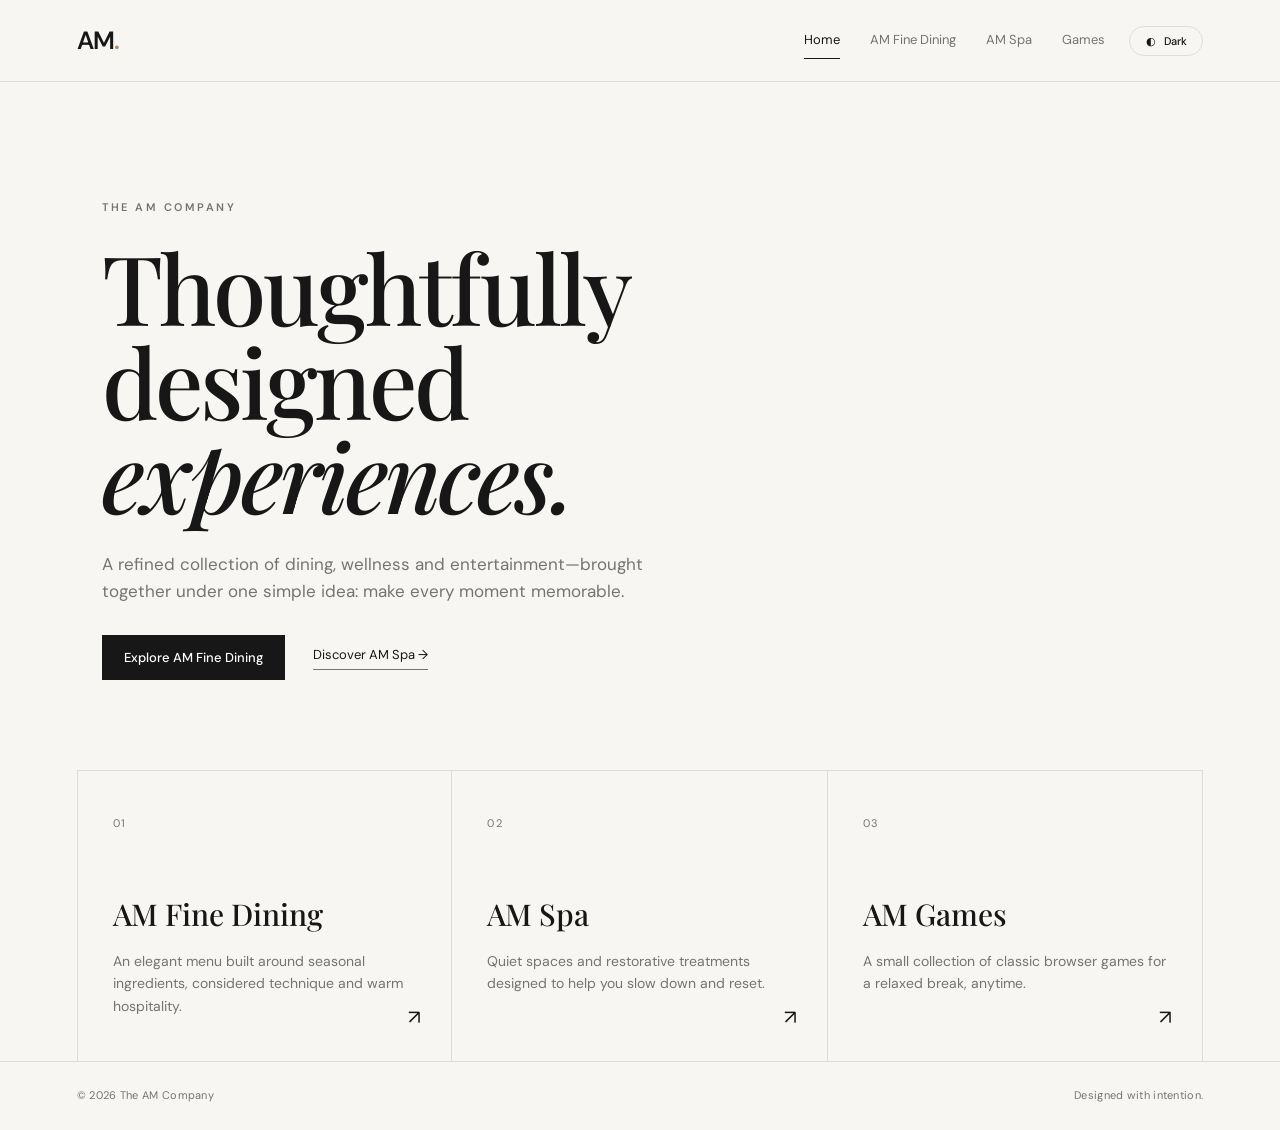
==== index.html @ 6f8114b6 "Add files via upload" ====
<!DOCTYPE html>
<html lang="en">
<head>
  <meta charset="UTF-8">
  <meta name="viewport" content="width=device-width, initial-scale=1.0">
  <title>AM Company — Home</title>
  <link rel="stylesheet" href="styles.css">
  <script src="theme.js"></script>
</head>
<body>
<header class="site-header">
  <a class="logo" href="index.html">AM<span>.</span></a>
  <nav>
    <a class="active" href="index.html">Home</a>
    <a href="restaurant.html">AM Fine Dining</a>
    <a href="spa.html">AM Spa</a>
    <a href="games.html">Games</a>
  </nav>
  <button class="theme-toggle" type="button" aria-label="Switch to dark mode" title="Dark mode"><span aria-hidden="true">◐</span><span class="theme-label">Dark</span></button>
</header>

<main>
  <section class="hero">
    <p class="eyebrow">THE AM COMPANY</p>
    <h1>Thoughtfully designed<br><em>experiences.</em></h1>
    <p class="hero-copy">A refined collection of dining, wellness and entertainment—brought together under one simple idea: make every moment memorable.</p>
    <div class="hero-actions">
      <a class="button button-dark" href="restaurant.html">Explore AM Fine Dining</a>
      <a class="text-link" href="spa.html">Discover AM Spa →</a>
    </div>
  </section>

  <section class="feature-grid">
    <a class="feature-card" href="restaurant.html">
      <span class="card-number">01</span>
      <h2>AM Fine Dining</h2>
      <p>An elegant menu built around seasonal ingredients, considered technique and warm hospitality.</p>
      <span class="arrow">↗</span>
    </a>
    <a class="feature-card" href="spa.html">
      <span class="card-number">02</span>
      <h2>AM Spa</h2>
      <p>Quiet spaces and restorative treatments designed to help you slow down and reset.</p>
      <span class="arrow">↗</span>
    </a>
    <a class="feature-card" href="games.html">
      <span class="card-number">03</span>
      <h2>AM Games</h2>
      <p>A small collection of classic browser games for a relaxed break, anytime.</p>
      <span class="arrow">↗</span>
    </a>
  </section>
</main>

<footer><span>© 2026 The AM Company</span><span>Designed with intention.</span></footer>
</body>
</html>
---- styles.css ----
@import url('https://fonts.googleapis.com/css2?family=DM+Sans:wght@400;500;600&family=Playfair+Display:ital,wght@0,500;0,600;1,500&display=swap');

:root{
  --ink:#171717;--muted:#747474;--line:#deddd8;--paper:#f7f6f2;--card:#fff;--accent:#b28b5e;
  --header:rgba(247,246,242,.94);--hover:#eeece6;--input:#fff;--button-ink:#171717;--button-text:#fff;
}
:root[data-theme="dark"]{
  --ink:#f1f0ec;--muted:#9d9c97;--line:#363632;--paper:#111110;--card:#191918;--accent:#c8a16e;
  --header:rgba(17,17,16,.94);--hover:#22221f;--input:#191918;--button-ink:#f1f0ec;--button-text:#111110;
}
*{box-sizing:border-box}
html{scroll-behavior:smooth}
body{margin:0;background:var(--paper);color:var(--ink);font-family:"DM Sans",Arial,sans-serif;line-height:1.6;transition:background-color .25s ease,color .25s ease}
a{color:inherit;text-decoration:none}
.site-header{height:82px;display:flex;align-items:center;justify-content:space-between;padding:0 6vw;border-bottom:1px solid var(--line);background:var(--header);position:sticky;top:0;z-index:10;backdrop-filter:blur(10px)}
.logo{font-size:25px;font-weight:600;letter-spacing:-1px}.logo span{color:var(--accent)}
nav{display:flex;gap:30px;font-size:13px;margin-left:auto;margin-right:24px}nav a{color:var(--muted);position:relative}nav a:hover,nav a.active{color:var(--ink)}nav a.active:after{content:"";position:absolute;left:0;right:0;bottom:-8px;height:1px;background:var(--ink)}
.theme-toggle{display:inline-flex;align-items:center;gap:8px;min-width:74px;justify-content:center;border:1px solid var(--line);border-radius:999px;background:transparent;color:var(--ink);padding:7px 11px;font:500 11px "DM Sans";cursor:pointer;transition:background .2s,border-color .2s,transform .2s}.theme-toggle:hover{background:var(--hover);border-color:var(--muted)}.theme-toggle:active{transform:scale(.97)}
.hero{min-height:620px;padding:13vh 8vw 10vh;display:flex;flex-direction:column;justify-content:center;max-width:1100px}.eyebrow{font-size:11px;letter-spacing:2.5px;font-weight:600;color:var(--muted);margin:0 0 22px}.hero h1,.page-intro h1{font-family:"Playfair Display",serif;font-weight:500;font-size:clamp(52px,8vw,96px);line-height:.98;letter-spacing:-3px;margin:0}.hero h1 em{font-weight:500}.hero-copy{max-width:570px;color:var(--muted);margin:30px 0;font-size:17px}.hero-actions{display:flex;align-items:center;gap:28px}.button{border:0;padding:14px 22px;font:500 13px "DM Sans";cursor:pointer;display:inline-block}.button-dark{background:var(--button-ink);color:var(--button-text)}.button-dark:hover{opacity:.86}.text-link{font-size:13px;border-bottom:1px solid var(--muted);padding-bottom:3px}
.feature-grid{display:grid;grid-template-columns:repeat(3,1fr);border-top:1px solid var(--line);margin:0 6vw}.feature-card{min-height:290px;padding:38px 35px;border-right:1px solid var(--line);position:relative;transition:background .2s}.feature-card:first-child{border-left:1px solid var(--line)}.feature-card:hover{background:var(--hover)}.card-number{font-size:11px;color:var(--muted);letter-spacing:1.5px}.feature-card h2{font-family:"Playfair Display",serif;font-weight:500;font-size:30px;margin:55px 0 12px}.feature-card p{color:var(--muted);font-size:14px;max-width:310px;margin:0}.arrow{position:absolute;right:30px;bottom:28px;font-size:20px}
.inner-page{max-width:1000px;margin:0 auto;padding:110px 30px 100px}.page-intro{padding-bottom:75px;border-bottom:1px solid var(--line)}.page-intro h1{font-size:72px}.page-intro>p:last-child{max-width:580px;color:var(--muted);margin:25px 0 0;font-size:16px}.menu-wrap{padding-top:10px}.menu-section{padding:52px 0;border-bottom:1px solid var(--line)}.section-title{display:flex;gap:22px;align-items:baseline;margin-bottom:14px}.section-title span{font-size:11px;color:var(--muted);letter-spacing:1px}.section-title h2{font:500 28px "Playfair Display";margin:0}.menu-item{display:flex;justify-content:space-between;gap:30px;padding:23px 0;border-top:1px solid var(--line)}.menu-item h3{font-size:15px;font-weight:500;margin:0 0 5px}.menu-item p{font-size:13px;color:var(--muted);margin:0}.menu-item strong{font-size:13px;font-weight:500;white-space:nowrap}
.games-grid{display:grid;grid-template-columns:1fr 1fr;gap:20px;padding-top:40px}.game-card{background:var(--card);border:1px solid var(--line);padding:28px;transition:background .25s,border-color .25s}.wide-game{grid-column:1/-1}.game-head{display:flex;justify-content:space-between;align-items:flex-start;margin-bottom:25px}.game-head h2{font:500 27px "Playfair Display";margin:7px 0 0}.small-button{background:transparent;color:var(--ink);border:1px solid var(--line);padding:8px 12px;font:500 11px "DM Sans";cursor:pointer}.small-button:hover{border-color:var(--muted);background:var(--hover)}.ttt-board{width:240px;height:240px;display:grid;grid-template-columns:repeat(3,1fr);margin:auto;border:1px solid var(--ink)}.ttt-cell{border:0;border-right:1px solid var(--line);border-bottom:1px solid var(--line);background:var(--card);color:var(--ink);font:500 32px "Playfair Display";cursor:pointer}.ttt-cell:nth-child(3n){border-right:0}.ttt-cell:nth-last-child(-n+3){border-bottom:0}.game-status{font-size:12px;color:var(--muted);text-align:center;margin:18px 0 0}.memory-grid{display:grid;grid-template-columns:repeat(4,1fr);gap:8px}.memory-card{aspect-ratio:1;background:var(--hover);border:1px solid var(--line);cursor:pointer;font-size:0;color:var(--ink)}.memory-card.flipped,.memory-card.matched{background:var(--card);font-size:22px}.memory-card.matched{opacity:.6}.game-copy{color:var(--muted);font-size:14px}.guess-row{display:flex;gap:10px;max-width:450px}.guess-row input{flex:1;border:1px solid var(--line);padding:13px;background:var(--input);color:var(--ink);font:14px "DM Sans";outline:none}.guess-row input::placeholder{color:var(--muted)}.guess-row input:focus{border-color:var(--muted)}.wide-game .game-status{text-align:left}
footer{display:flex;justify-content:space-between;border-top:1px solid var(--line);padding:25px 6vw;color:var(--muted);font-size:11px;letter-spacing:.3px}
@media(max-width:700px){.site-header{height:auto;min-height:72px;padding:14px 5vw;align-items:center;gap:10px}.site-header nav{gap:13px;flex-wrap:wrap;justify-content:flex-end;font-size:11px;margin-right:6px}.theme-toggle{min-width:38px;padding:7px 9px}.theme-label{display:none}.hero{padding:100px 7vw;min-height:560px}.hero h1{font-size:54px}.hero-copy{font-size:15px}.hero-actions{align-items:flex-start;flex-direction:column;gap:18px}.feature-grid{grid-template-columns:1fr;margin:0 5vw}.feature-card,.feature-card:first-child{border-left:1px solid var(--line)}.inner-page{padding:75px 20px}.page-intro h1{font-size:55px}.games-grid{grid-template-columns:1fr}.wide-game{grid-column:auto}.menu-item{gap:15px}.ttt-board{width:210px;height:210px}footer{padding:22px 5vw;gap:20px;flex-direction:column}}
@media(prefers-reduced-motion:reduce){*{scroll-behavior:auto!important;transition:none!important}}

/* Menu additions */
.menu-note{font-size:12px;color:var(--muted);margin:-2px 0 20px;padding-left:0;letter-spacing:.3px}.menu-subscription{margin-top:24px;padding:18px 0 0;border-top:1px solid var(--line);font-size:13px;color:var(--muted)}.menu-subscription strong{color:var(--ink);font-weight:500;margin-left:4px}

.reaction-button{width:100%;min-height:110px;border:1px solid var(--line);background:var(--hover);color:var(--ink);font:500 24px "Playfair Display";cursor:pointer;transition:.15s}.reaction-button[data-state="go"]{background:var(--ink);color:var(--button-text)}.dodge-canvas{width:100%;height:auto;display:block;border:1px solid var(--line);background:var(--hover)}.dodge-controls{display:flex;gap:7px;justify-content:center;margin-top:10px}.dodge-controls .small-button{min-width:42px}
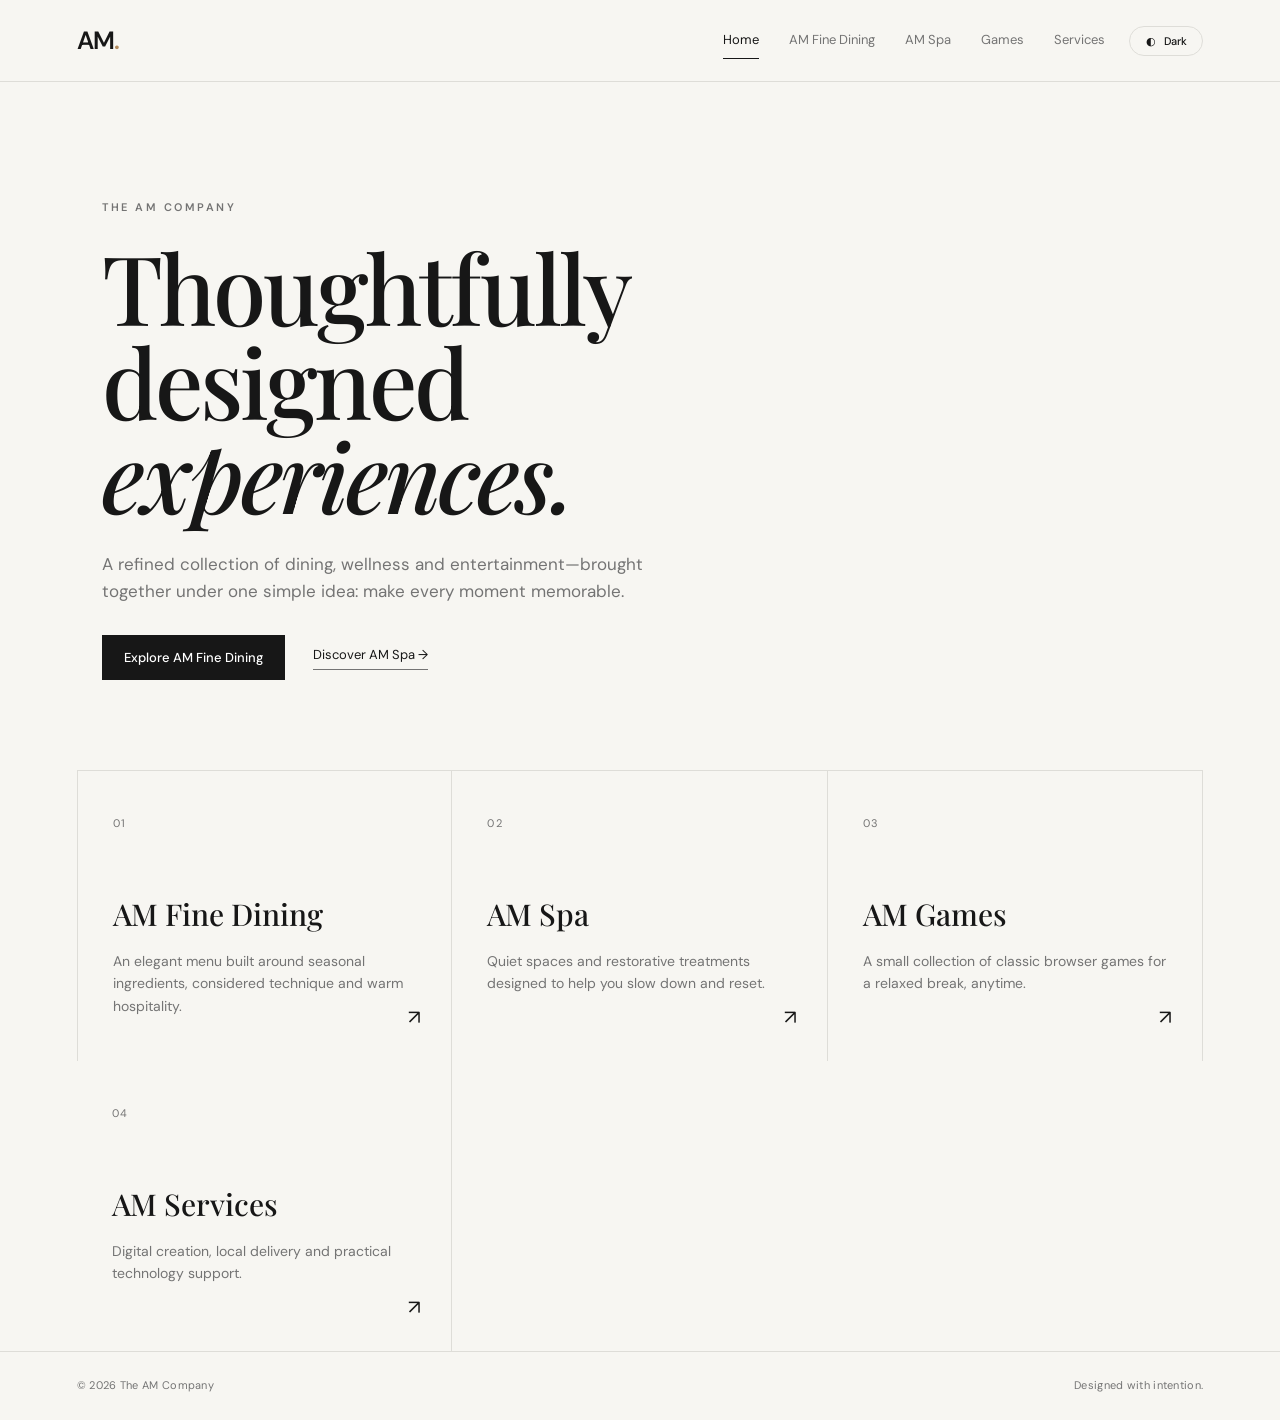
==== commit 0fe3c53b: "Refactor navigation and add services link" ====
--- a/index.html
+++ b/index.html
@@ -10,12 +10,7 @@
 <body>
 <header class="site-header">
   <a class="logo" href="index.html">AM<span>.</span></a>
-  <nav>
-    <a class="active" href="index.html">Home</a>
-    <a href="restaurant.html">AM Fine Dining</a>
-    <a href="spa.html">AM Spa</a>
-    <a href="games.html">Games</a>
-  </nav>
+  <nav><a class="active" href="index.html">Home</a><a href="restaurant.html">AM Fine Dining</a><a href="spa.html">AM Spa</a><a href="games.html">Games</a><a href="services.html">Services</a></nav>
   <button class="theme-toggle" type="button" aria-label="Switch to dark mode" title="Dark mode"><span aria-hidden="true">◐</span><span class="theme-label">Dark</span></button>
 </header>
 
@@ -49,6 +44,12 @@
       <p>A small collection of classic browser games for a relaxed break, anytime.</p>
       <span class="arrow">↗</span>
     </a>
+    <a class="feature-card" href="services.html">
+      <span class="card-number">04</span>
+      <h2>AM Services</h2>
+      <p>Digital creation, local delivery and practical technology support.</p>
+      <span class="arrow">↗</span>
+    </a>
   </section>
 </main>
 
